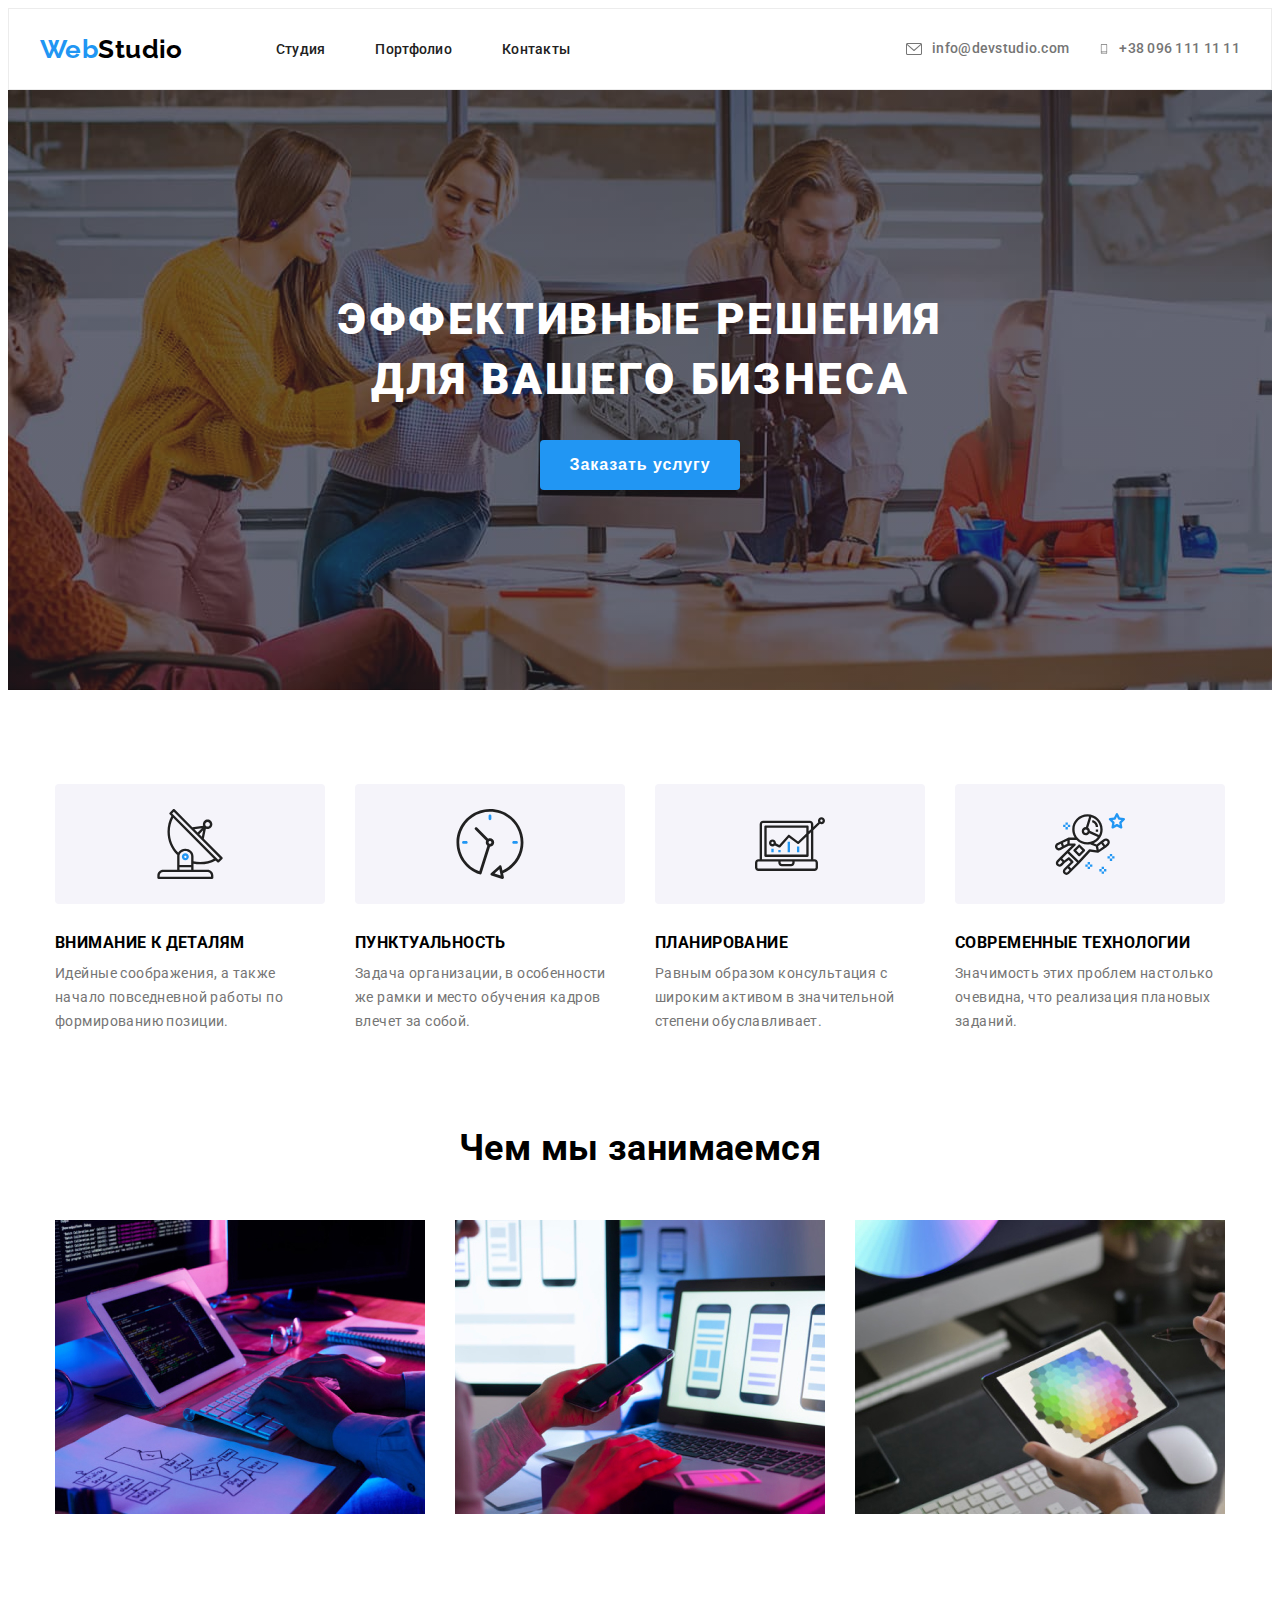
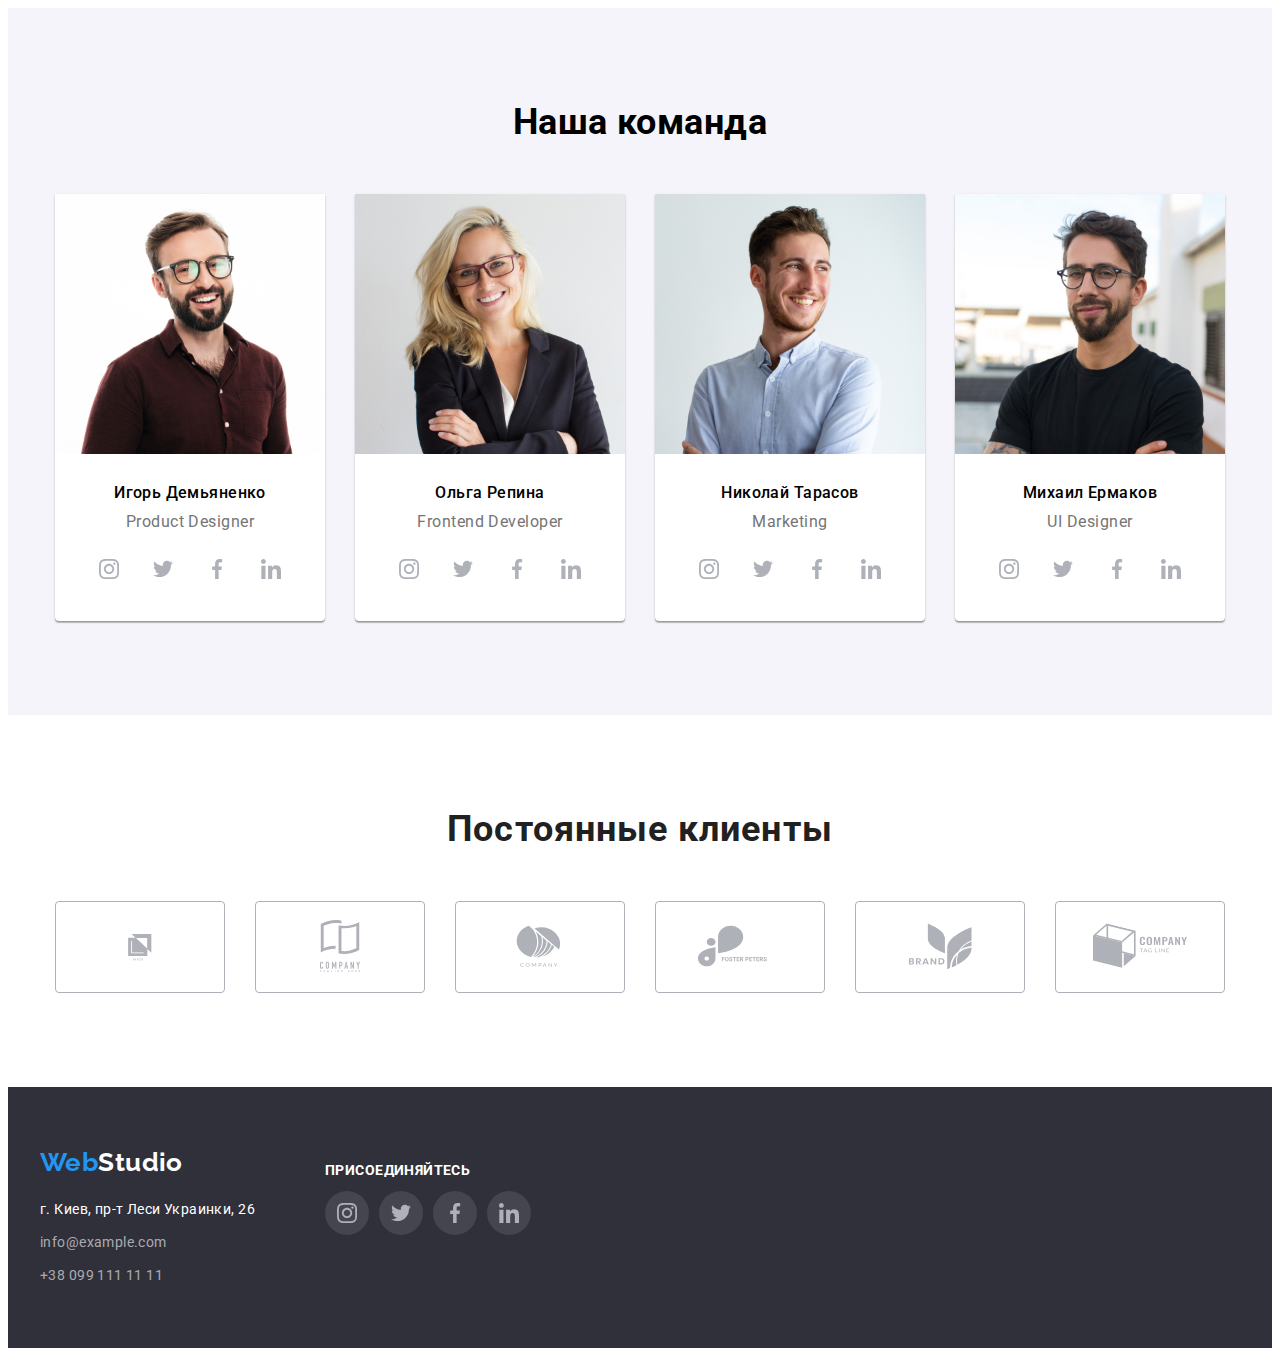
==== index.html @ f8a9a01e "Add files via upload" ====
<!DOCTYPE html>
<html lang="ru">
<head>
    <meta charset="UTF-8">
    <meta http-equiv="X-UA-Compatible" content="IE=edge">
    <meta name="viewport" content="width=device-width, initial-scale=1.0">
    <title>WebStudio</title>
    <link rel="preconnect" href="https://fonts.googleapis.com">
    <link rel="preconnect" href="https://fonts.gstatic.com" crossorigin>
    <link href="https://fonts.googleapis.com/css2?family=Raleway:wght@700&family=Roboto:wght@400;500;700;900&display=swap"
        rel="stylesheet">
    <link rel="stylesheet" href="https://cdnjs.cloudflare.com/ajax/libs/modern-normalize/1.1.0/modern-normalize.min.css"
        integrity="sha512-wpPYUAdjBVSE4KJnH1VR1HeZfpl1ub8YT/NKx4PuQ5NmX2tKuGu6U/JRp5y+Y8XG2tV+wKQpNHVUX03MfMFn9Q=="
        crossorigin="anonymous" referrerpolicy="no-referrer" />
    <link rel="stylesheet" href="./css/styles.css" >
</head>
<body>
   <header class="header">
       <div class="container container-header">
       <nav class="header-nav">
           <a class="link header-logo" href="" lang="en">Web<span class="header-logo-boot">Studio</span></a>
               <ul class="list header-list">
                    <li class="header-item">
                        <a class="link header-link" href="./index.html">Студия</a></li>
                    <li class="header-item">
                        <a class="link header-link" href="./portfolio.html">Портфолио</a></li>
                    <li class="header-item">
                        <a class="link header-link" href="">Контакты</a></li>
               </ul>
       </nav>
       <ul class="list header-list-too"> 
           <li class="header-item-too">
                <a class="header-mail link" href="mailto:info@devstudio.com">
                    <svg class="header-mail-icon" width="16" heigth="12">
                        <use href="imeges/icons.svg#icon-envelope"></use>
                    </svg>
                info@devstudio.com</a>
           </li>
           <li class="header-item-too">
                <a class="header-tel link" href="tel:+380961111111">
                    <svg class="header-tel-icon" width="10" heigth="16">
                        <use href="imeges/icons.svg#icon-smartphone"></use>
                    </svg>
                +38 096 111 11 11</a>
           </li>
        </ul>
        </div>
   </header>
   <main>
       <section class="link title-link">
            <div class="container container-title">
                <h1 class="title">Эффективные решения для вашего бизнеса</h1>
                <button type="button" class="title-btn">Заказать услугу</button>
            </div>
       </section>
       <section class="prior section link">
           <div class="container">
           <h2 class="visually-hidden">Наши приоритеты</h2>
           <ul class="list prior-list">
               <li class="prior-item">
                   <div class="prior-box-icon">
                       <svg class="prior-icon" width="70" hidden="70">
                           <use href="imeges/icons.svg#icon-antenna"></use>
                       </svg>
                   </div>
                   <h3 class="prior-title-list">Внимание к деталям</h3>
                   <p class="prior-after-title">Идейные соображения, а также начало повседневной работы по формированию позиции.</p>
               </li>
               <li class="prior-item">
                   <div class="prior-box-icon">
                       <svg class="prior-icon" width="70" hidden="70">
                           <use href="imeges/icons.svg#icon-clock"></use>
                       </svg>
                   </div>
                   <h3 class="prior-title-list">Пунктуальность</h3>
                   <p class="prior-after-title">Задача организации, в особенности же рамки и место обучения кадров влечет за собой.</p>
                </li>
                <li class="prior-item">
                    <div class="prior-box-icon">
                        <svg class="prior-icon" width="70" hidden="70">
                            <use href="imeges/icons.svg#icon-diagram"></use>
                        </svg>
                    </div>
                    <h3 class="prior-title-list">Планирование</h3>
                    <p class="prior-after-title">Равным образом консультация с широким активом в значительной степени обуславливает.</p>
                </li>
                <li class="prior-item">
                    <div class="prior-box-icon">
                        <svg class="prior-icon" width="70" hidden="70">
                            <use href="imeges/icons.svg#icon-astronaut"></use>
                        </svg>
                    </div>
                    <h3 class="prior-title-list">Современные технологии</h3>
                    <p class="prior-after-title">Значимость этих проблем настолько очевидна, что реализация плановых заданий.</p>
                </li>
           </ul>
           </div>
       </section>
           <section class="work section">
               <div class="container">
               <h2 class="work-title">Чем мы занимаемся</h2>
               <ul class="list work-list">
                    <li class="work-item"><img src="./imeges/about-img-1.jpg" alt="компьютер" width="370" height="294"></li>
                    <li class="work-item"><img src="./imeges/about-img-2.jpg" alt="ноутбук" width="370" height="294"></li>
                    <li class="work-item"><img src="./imeges/about-img-3.jpg" alt="планшет" width="370" height="294"></li>
               </ul>
               </div>        
           </section> 
        <section class="team section">
            <div class="container">
            <h2 class="team-title">Наша команда</h2>
            <ul class="list team-list">
                <li class="team-item">
                    <img src="./imeges/work-img-4.jpg" alt="игорь" width="270" height="260">
                    <div class="team-item-content">
                        <h3 class="team-title-list">Игорь Демьяненко</h3>
                        <p class="team-after-title" lang="en">Product Designer</p>
                        <ul class="list team-social-list">
                            <li class="team-social-item">
                                <a href="" class="team-social-link">
                                    <svg class="team-social-icon" width="20" height="20">
                                        <use href="imeges/icons.svg#icon-instagram"></use>
                                    </svg>
                                </a>
                            </li>
                            <li class="team-social-item">
                                <a href="" class="team-social-link">
                                    <svg class="team-social-icon" width="20" height="20">
                                        <use href="imeges/icons.svg#icon-twitter"></use>
                                    </svg>
                                </a>
                            </li>
                            <li class="team-social-item">
                                <a href="" class="team-social-link">
                                    <svg class="team-social-icon" width="20" height="20">
                                        <use href="imeges/icons.svg#icon-facebook"></use>
                                    </svg>
                                </a>
                            </li>
                            <li class="team-social-item">
                                <a href="" class="team-social-link">
                                    <svg class="team-social-icon" width="20" height="20">
                                        <use href="imeges/icons.svg#icon-linkedin"></use>
                                    </svg>
                                </a>
                            </li>
                        </ul>
                    </div>
                </li>
                <li class="team-item">
                    <img src="./imeges/work-img-5.jpg" alt="ольга" width="270" height="260">
                    <div class="team-item-content">
                        <h3 class="team-title-list">Ольга Репина</h3>
                        <p class="team-after-title" lang="en">Frontend Developer</p>
                        <ul class="list team-social-list">
                            <li class="team-social-item">
                                <a href="" class="link team-social-link">
                                    <svg class="team-social-icon" width="20" height="20">
                                        <use href="imeges/icons.svg#icon-instagram"></use>
                                    </svg>
                                </a>
                            </li>
                            <li class="team-social-item">
                                <a href="" class="team-social-link">
                                    <svg class="team-social-icon" width="20" height="20">
                                        <use href="imeges/icons.svg#icon-twitter"></use>
                                    </svg>
                                </a>
                            </li>
                            <li class="team-social-item">
                                <a href="" class="team-social-link">
                                    <svg class="team-social-icon" width="20" height="20">
                                        <use href="imeges/icons.svg#icon-facebook"></use>
                                    </svg>
                                </a>
                            </li>
                            <li class="team-social-item">
                                <a href="" class="team-social-link">
                                    <svg class="team-social-icon" width="20" height="20">
                                        <use href="imeges/icons.svg#icon-linkedin"></use>
                                    </svg>
                                </a>
                            </li>
                        </ul>
                    </div>
                </li>
                <li class="team-item">
                    <img src="./imeges/work-img-6.jpg" alt="николай" width="270" height="260">
                    <div class="team-item-content">
                        <h3 class="team-title-list">Николай Тарасов</h3>
                        <p class="team-after-title" lang="en">Marketing</p>
                        <ul class="list team-social-list">
                            <li class="team-social-item">
                                <a href="" class="team-social-link">
                                    <svg class="team-social-icon" width="20" height="20">
                                        <use href="imeges/icons.svg#icon-instagram"></use>
                                    </svg>
                                </a>
                            </li>
                            <li class="team-social-item">
                                <a href="" class="team-social-link">
                                    <svg class="team-social-icon" width="20" height="20">
                                        <use href="imeges/icons.svg#icon-twitter"></use>
                                    </svg>
                                </a>
                            </li>
                            <li class="team-social-item">
                                <a href="" class="team-social-link">
                                    <svg class="team-social-icon" width="20" height="20">
                                        <use href="imeges/icons.svg#icon-facebook"></use>
                                    </svg>
                                </a>
                            </li>
                            <li class="team-social-item">
                                <a href="" class="team-social-link">
                                    <svg class="team-social-icon" width="20" height="20">
                                        <use href="imeges/icons.svg#icon-linkedin"></use>
                                    </svg>
                                </a>
                            </li>
                        </ul>
                    </div>
                </li>
                <li class="team-item">
                    <img src="./imeges/work-img-7.jpg" alt="михаил" width="270" height="260">
                    <div class="team-item-content">
                        <h3 class="team-title-list">Михаил Ермаков</h3>
                        <p class="team-after-title" lang="en">UI Designer</p>
                        <ul class="list team-social-list">
                            <li class="team-social-item">
                                <a href="" class="team-social-link">
                                    <svg class="team-social-icon" width="20" height="20">
                                        <use href="imeges/icons.svg#icon-instagram"></use>
                                    </svg>
                                </a>
                            </li>
                            <li class="team-social-item">
                                <a href="" class="team-social-link">
                                    <svg class="team-social-icon" width="20" height="20">
                                        <use href="imeges/icons.svg#icon-twitter"></use>
                                    </svg>
                                </a>
                            </li>
                            <li class="team-social-item">
                                <a href="" class="team-social-link">
                                    <svg class="team-social-icon" width="20" height="20">
                                        <use href="imeges/icons.svg#icon-facebook"></use>
                                    </svg>
                                </a>
                            </li>
                            <li class="team-social-item">
                                <a href="" class="team-social-link">
                                    <svg class="team-social-icon" width="20" height="20">
                                        <use href="imeges/icons.svg#icon-linkedin"></use>
                                    </svg>
                                </a>
                            </li>
                        </ul>
                    </div>
                </li>
            </ul>
            </div>
        </section>
        <section class="section">
            <div class="container">
                <h2 class="regular-client">Постоянные клиенты</h2>
                <ul class="list regular-client-list">
                    <li class="link regular-client-link">
                        <a class="regular-client-item" href="">
                            <svg class="client" width="106" height="60">
                                <use href="/imeges/icons.svg#icon-logo-1"></use>
                            </svg>
                        </a>
                    </li>
                    <li class="link regular-client-link">
                        <a class="regular-client-item" href="">
                            <svg class="client" width="106" heigth="60">
                                <use href="/imeges/icons.svg#icon-logo-2"></use>
                            </svg>
                        </a>
                    </li>
                    <li class="link regular-client-link">
                        <a class="regular-client-item" href="">
                            <svg class="client" width="106" heigth="60">
                                <use href="/imeges/icons.svg#icon-logo-3"></use>
                            </svg>
                        </a>
                    </li>
                    <li class="link regular-client-link">
                        <a class="regular-client-item" href="">
                            <svg class="client" width="106" heigth="60">
                                <use href="/imeges/icons.svg#icon-logo-4"></use>
                            </svg>
                        </a>
                    </li>
                    <li class="link regular-client-link">
                        <a class="regular-client-item" href="">
                            <svg class="client" width="106" heigth="60">
                                <use href="/imeges/icons.svg#icon-logo-5"></use>
                            </svg>
                        </a>
                    </li>
                    <li class="link regular-client-link">
                        <a class="regular-client-item" href="">
                            <svg class="client" width="106" heigth="60">
                                <use href="/imeges/icons.svg#icon-logo-6"></use>
                            </svg>
                        </a>
                    </li>
                </ul>
            </div>
        </section>
       <footer class="footer section">
            <div class="container container-footer">
                <div class="left-block">
                    <a class="link footer-logo" href="" lang="en">Web<span class="footer-logo-boot">Studio</span></a>
                    <address>
                        <ul class="list footer-list">
                            <li class="footer-link">
                                <a class="link footer-item" href="https://goo.gl/maps/QumN5bVakySatVLb9" target="_blank" rel="noopener noreferrer">г. Киев, пр-т Леси Украинки, 26</a>
                            </li>
                            <li class="footer-link">
                                <a class="link footer-mail" href="mailto:info@example.com">info@example.com</a>
                            </li>
                            <li class="footer-link">
                                <a class="link footer-tel" href="tel:+380991111111">+38 099 111 11 11</a>
                            </li>
                        </ul>
                    </address>
                </div>
                <div class="net-block">
                    <h2 class="net-text">Присоединяйтесь</h2>
                    <ul class="list net-list">
                        <li class="net-social-item">
                            <a href="" class="net-social-link">
                                <svg class="net-social-icon" width="20" height="20">
                                    <use href="imeges/icons.svg#icon-instagram"></use>
                                </svg>
                            </a>
                        </li>
                        <li class="net-social-item">
                            <a href="" class="net-social-link">
                                <svg class="net-social-icon" width="20" height="20">
                                    <use href="imeges/icons.svg#icon-twitter"></use>
                                </svg>
                            </a>
                        </li>
                        <li class="net-social-item">
                            <a href="" class="net-social-link">
                                <svg class="net-social-icon" width="20" height="20">
                                    <use href="imeges/icons.svg#icon-facebook"></use>
                                </svg>
                            </a>
                        </li>
                        <li class="net-social-item">
                            <a href="" class="net-social-link">
                                <svg class="net-social-icon" width="20" height="20">
                                    <use href="imeges/icons.svg#icon-linkedin"></use>
                                </svg>
                            </a>
                        </li>
                </ul>
            </div>
            </div>
        </footer>
   </main>     
</body>
</html>
---- css/styles.css ----
body {
  font-family: "Roboto", sans-serif;
  color: var(--back-color);
  background-color: var(--base-back-color);
  font-size: 14px;
  letter-spacing: 0.03em;
}

.list {
  list-style: none;
}

.link {
  text-decoration: none;
}

:root {
  --base-color: #212121;
  --base-back-color: white;
  --hover-color: #2196f3;
  --btn-hover-color: #188ce8;
  --contact-color: #757575;
  --contact-footer-color: rgba(255, 255, 255, 0.6);
  --title-studio-color: #ffffff;
  --back-color: black;
  --title-back-color: #2f303a;
  --menu-team-color: #f5f4fa;
}

p,
h1,
h2,
h3,
h4 {
  margin: 0;
}

ul {
  margin: 0;
  padding-left: 0;
}

button {
  cursor: pointer;
}

img {
  display: block;
}

.visually-hidden {
  position: absolute;
  width: 1px;
  height: 1px;
  margin: -1px;
  border: 0;
  padding: 0;

  white-space: nowrap;
  clip-path: inset(100%);
  clip: rect(0 0 0 0);
  overflow: hidden;
}

.container {
  width: 1200px;
  margin: 0 auto;
  padding-left: 15px;
  padding-right: 15px;
}

.section {
  padding-top: 94px;
  padding-bottom: 94px;
}

/*--------- HEADER -------- */

.header {
  background-color: var(--base-back-color);
  border: 1px solid #ececec;
}

.container-header {
  height: 80px;
  display: flex;
  align-items: center;
}

.header-nav {
  display: flex;
}

.header-list {
  display: flex;
  align-items: center;
  color: var(--base-color);
}

.header-item:not(:last-child) {
  margin-right: 50px;
}

.header-link {
  font-weight: 500;
  line-height: 1.14;
  letter-spacing: 0.02em;
  color: var(--base-color);
}

.header-logo {
  font-family: Raleway;
  font-weight: bold;
  font-size: 26px;
  line-height: 1.19; /* identical to box height */
  color: var(--hover-color);
  margin-right: 93px;
}

.header-logo-boot {
  font-weight: bold;
  font-size: 26px;
  line-height: 1.19; /* identical to box height */
  color: var(--back-color);
}

.header-list-too {
  display: flex;
  align-items: center;
  margin-left: auto;
}

.header-mail {
  font-weight: 500;
  line-height: 1.14;
  letter-spacing: 0.02em;
  color: var(--contact-color);
  display: flex;
  align-items: center;
  margin-right: 30px;
}

.header-mail-icon {
  margin-right: 10px;
  fill: var(--contact-color);
}

.header-mail:hover,
.header-mail:focus {
  color: var(--hover-color);
}

.header-mail:hover .header-mail-icon,
.header-mail:focus .header-mail-icon {
  fill: var(--hover-color);
}

.header-tel {
  font-weight: 500;
  line-height: 1.14;
  letter-spacing: 0.02em;
  color: var(--contact-color);
  display: flex;
  align-items: center;
}

.header-tel-icon {
  margin-right: 10px;
  fill: var(--contact-color);
}

.header-tel:hover,
.header-tel:focus {
  color: var(--hover-color);
}

.header-tel:hover .header-tel-icon,
.header-tel:focus .header-tel-icon {
  fill: var(--hover-color);
}

.header-link:hover,
.header-link:focus {
  color: var(--hover-color);
}

/*---------TITLE-----------*/

.title-link {
  padding-top: 200px;
  padding-bottom: 200px;
  background-color: var(--title-back-color);
  background-image: linear-gradient(
      rgba(47, 48, 58, 0.4),
      rgba(47, 48, 58, 0.4)
    ),
    url(../imeges/bg-maine.jpg);
  background-repeat: no-repeat;
  background-position: center;
  background-size: cover;
}

.container-title {
  display: flex;
  flex-direction: column;
  align-items: center;
}

.title {
  font-weight: 900;
  font-size: 44px;
  line-height: 1.36; /* or 136% */
  text-align: center;
  letter-spacing: 0.06em;
  text-transform: uppercase;
  color: var(--title-studio-color);
  margin-bottom: 30px;
  width: 696px;
}

.title-btn {
  font-weight: bold;
  font-size: 16px;
  line-height: 1.87; /* identical to box height, or 187% */
  width: 200px;
  height: 50px;
  display: flex;
  align-items: center;
  text-align: center;
  justify-content: center;
  letter-spacing: 0.06em;
  background-color: var(--hover-color);
  color: var(--title-studio-color);
  box-shadow: 0px 4px 4px rgba(0, 0, 0, 0.15);
  border-radius: 4px;
  border: navy;
}

.title-btn:hover,
.title-btn:focus {
  background-color: var(--btn-hover-color);
}

/*---------MENU----------*/

.menu {
  display: flex;
  justify-content: center;
  padding-bottom: 0px;
  margin-bottom: 50px;
}

.menu-btn {
  font-weight: 500;
  font-size: 16px;
  line-height: 1.62; /* identical to box height, or 162% */
  text-align: center;
  background: var(--menu-team-color);
  border-radius: 4px;
  padding: 6px 22px;
  border: navy;
}

.menu-link:not(:last-child) {
  margin-right: 8px;
}

.menu-btn:hover,
.menu-btn:focus {
  background-color: var(--hover-color);
  color: var(--title-studio-color);
  box-shadow: 0px 3px 1px rgba(0, 0, 0, 0.1), 0px 1px 2px rgba(0, 0, 0, 0.08),
    0px 2px 2px rgba(0, 0, 0, 0.12);
  border-radius: 4px;
}

/*-------PRIOR--------*/

.prior-list {
  display: flex;
  justify-content: center;
}

.prior-box-icon {
  width: 270px;
  height: 120px;
  background: #f5f4fa;
  border-radius: 4px;
  margin-bottom: 30px;
  display: flex;
  justify-content: center;
  align-items: center;
}

.prior-title-list {
  font-style: normal;
  font-weight: bold;
  line-height: 1.14;
  text-transform: uppercase;
  margin-bottom: 10px;
}

.prior-item:not(:last-child) {
  margin-right: 30px;
}

.prior-after-title {
  line-height: 1.71; /* or 171% */
  width: 270px;
  color: var(--contact-color);
}

/*--------WORK--------*/

.work {
  padding-top: 0px;
}
.work-list {
  display: flex;
  justify-content: center;
}

.work-item:not(:last-child) {
  margin-right: 30px;
}

.work-item {
  max-width: 100%;
  height: auto;
}

.work-title {
  font-weight: bold;
  font-size: 36px;
  line-height: 1.16;
  text-align: center;
  margin-bottom: 50px;
}

/*---------TEAM---------*/

.team {
  font-weight: bold;
  font-size: 36px;
  line-height: 1.16;
  text-align: center;
  background: var(--menu-team-color);
}

.team-item {
  background: var(--title-studio-color); /* material shadow v1 */
  box-shadow: 0px 1px 3px rgba(0, 0, 0, 0.12), 0px 1px 1px rgba(0, 0, 0, 0.14),
    0px 2px 1px rgba(0, 0, 0, 0.2);
  border-radius: 0px 0px 4px 4px;
}
.team-item:not(:last-child) {
  margin-right: 30px;
}

.team-list {
  display: flex;
  justify-content: center;
}

.team-title {
  font-weight: bold;
  font-size: 36px;
  line-height: 1.16;
  text-align: center;
  margin-bottom: 50px;
}

.team-item-content {
  padding-top: 30px;
}

.team-title-list {
  font-weight: 500;
  font-size: 16px;
  line-height: 1.18; /* identical to box height */
  text-align: center;
  margin-bottom: 10px;
}

.team-after-title {
  font-weight: normal;
  font-size: 16px;
  line-height: 1.18; /* identical to box height */
  text-align: center;
  color: var(--contact-color);
  letter-spacing: 0.03em;
  margin-bottom: 16px;
}

.team-social-list {
  display: flex;
  justify-content: center;
}

.team-social-item + .team-social-item {
  margin-left: 10px;
}

.team-social-link {
  width: 44px;
  height: 44px;
  background: #ffffff;
  display: flex;
  justify-content: center;
  align-items: center;
  border-radius: 50%;
  margin-bottom: 30px;
}

.team-social-icon {
  fill: #afb1b8;
}

.team-social-link:hover,
.team-social-link:focus {
  background-color: #2196f3;
}

.team-social-link:hover .team-social-icon,
.team-social-link:focus .team-social-icon {
  fill: #ffffff;
}

/*------------BEDGE--------------*/

.bedge {
  display: flex;
  flex-wrap: wrap;
  justify-content: center;
  padding-top: 0px;
}

.bedge-list {
  width: 370px;
  height: 404px;
  background: #ffffff;
  box-sizing: border-box;
}

.bedge-list:hover,
.bedge-list:focus {
  box-shadow: 0px 1px 1px rgba(0, 0, 0, 0.12), 0px 4px 4px rgba(0, 0, 0, 0.06),
    1px 4px 6px rgba(0, 0, 0, 0.16);
}
.bedge-text {
  padding-top: 20px;
  padding-bottom: 20px;
  padding-left: 24px;
  padding-right: 24px;
  border: 1px solid #eeeeee;
}

.bedge-list:not(:nth-child(3n + 3)) {
  margin-right: 30px;
}

.bedge-list:not(:nth-child(n + 7)) {
  margin-bottom: 30px;
}

.bedge-title {
  font-weight: bold;
  font-size: 18px;
  line-height: 2; /* identical to box height, or 200% */
  letter-spacing: 0.06em;
  color: var(--base-color);
  margin-bottom: 4px;
}

.bedge-after-title {
  font-size: 16px;
  line-height: 1.87; /* identical to box height, or 187% */
  color: var(--contact-color);
}

/*------------CLIENT-------------*/

.regular-client {
  font-style: normal;
  font-weight: bold;
  font-size: 36px;
  line-height: 1.16;
  text-align: center;
  letter-spacing: 0.03em;
  color: var(--base-color);
  margin-bottom: 50px;
}

.regular-client-list {
  display: flex;
  justify-content: center;
}

.regular-client-item {
  width: 170px;
  height: 92px;
  border: 1px solid #afb1b8;
  box-sizing: border-box;
  border-radius: 4px;
  display: flex;
  justify-content: center;
  align-items: center;
}

.client {
  fill: #afb1b8;
}

.regular-client-link:not(:last-child) {
  margin-right: 30px;
}

.regular-client-item:hover,
.regular-client-item:focus {
  border: 1px solid #2196f3;
  box-sizing: border-box;
  border-radius: 4px;
}

.regular-client-item:hover .client,
.regular-client-item:focus .client {
  fill: #2196f3;
}

/*------------FOOTER-------------*/

.footer {
  background-color: var(--title-back-color);
  padding-top: 60px;
  padding-bottom: 60px;
}

.container-footer {
  display: flex;
  align-items: center;
}

.footer-list {
  margin-top: 20px;
}

.footer-link:not(:last-child) {
  margin-bottom: 9px;
}

.left-block {
  margin-right: 70px;
}

.footer-logo {
  font-family: Raleway;
  font-weight: bold;
  font-size: 26px;
  line-height: 1.19; /* identical to box height */
  color: var(--hover-color);
}

.footer-logo-boot {
  font-weight: bold;
  font-size: 26px;
  line-height: 1.19; /* identical to box height */
  color: var(--base-back-color);
}

.footer-item {
  font-style: normal;
  line-height: 1.71; /* or 171% */
  color: var(--title-studio-color);
}

.footer-mail {
  font-style: normal;
  line-height: 1.71; /* or 171% */
  color: var(--contact-footer-color);
}

.footer-tel {
  font-style: normal;
  line-height: 1.71; /* or 171% */
  color: var(--contact-footer-color);
}

.footer-item:hover,
.footer-item:focus {
  color: var(--hover-color);
}

.footer-mail:hover,
.footer-mail:focus {
  color: var(--hover-color);
}

.footer-tel:hover {
  color: var(--hover-color);
}

.net-block {
  display: flex;
  flex-direction: column;
}

.net-text {
  font-style: normal;
  font-weight: bold;
  font-size: 14px;
  line-height: 1.14px;
  letter-spacing: 0.03em;
  text-transform: uppercase;
  color: #ffffff;
  margin-bottom: 20px;
}

.net-list {
  display: flex;
  justify-content: left;
  align-items: center;
}

.net-social-list {
  display: flex;
  justify-content: center;
}

.net-social-item + .net-social-item {
  margin-left: 10px;
}

.net-social-link {
  width: 44px;
  height: 44px;
  background: rgba(255, 255, 255, 0.1);
  display: flex;
  justify-content: center;
  align-items: center;
  border-radius: 50%;
  margin-bottom: 30px;
}

.net-social-icon {
  fill: #afb1b8;
}

.net-social-link:hover,
.net-social-link:focus {
  background-color: #2196f3;
}

.net-social-link:hover .net-social-icon,
.net-social-link:focus .net-social-icon {
  fill: #ffffff;
}
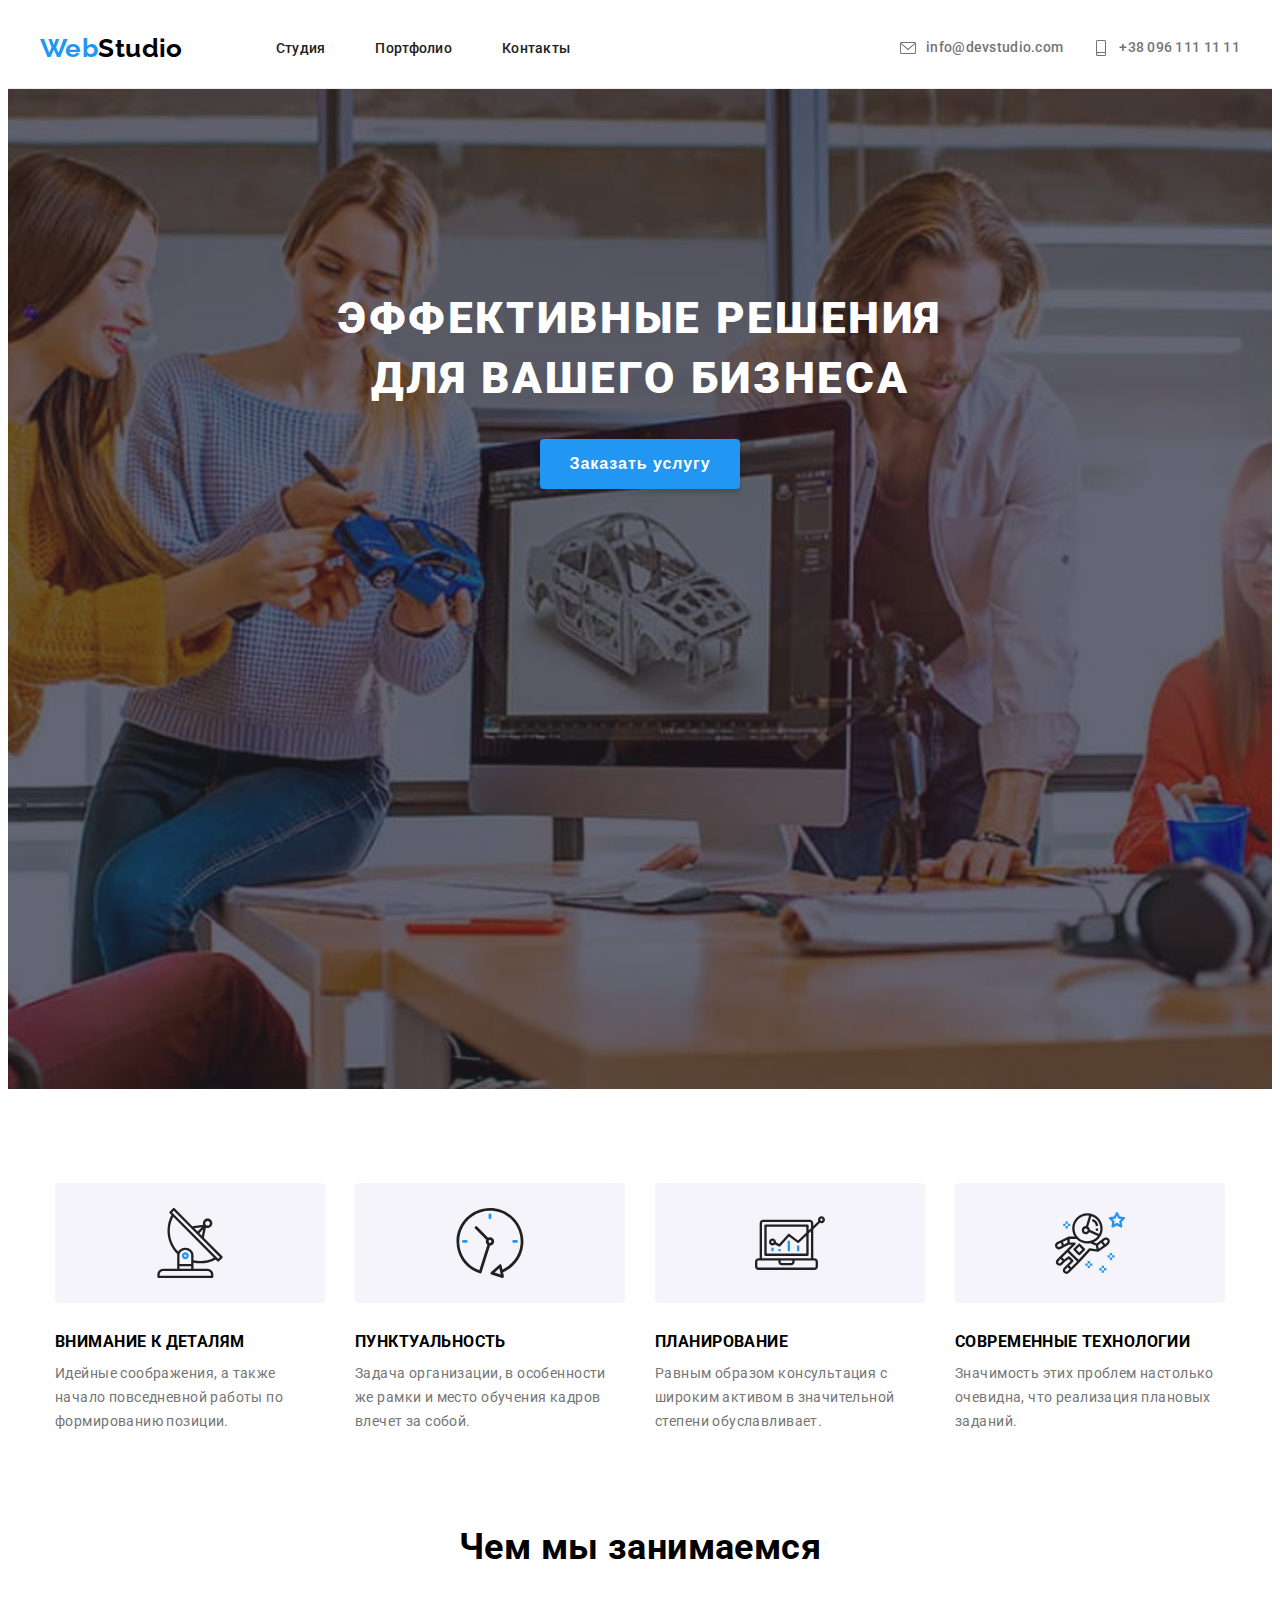
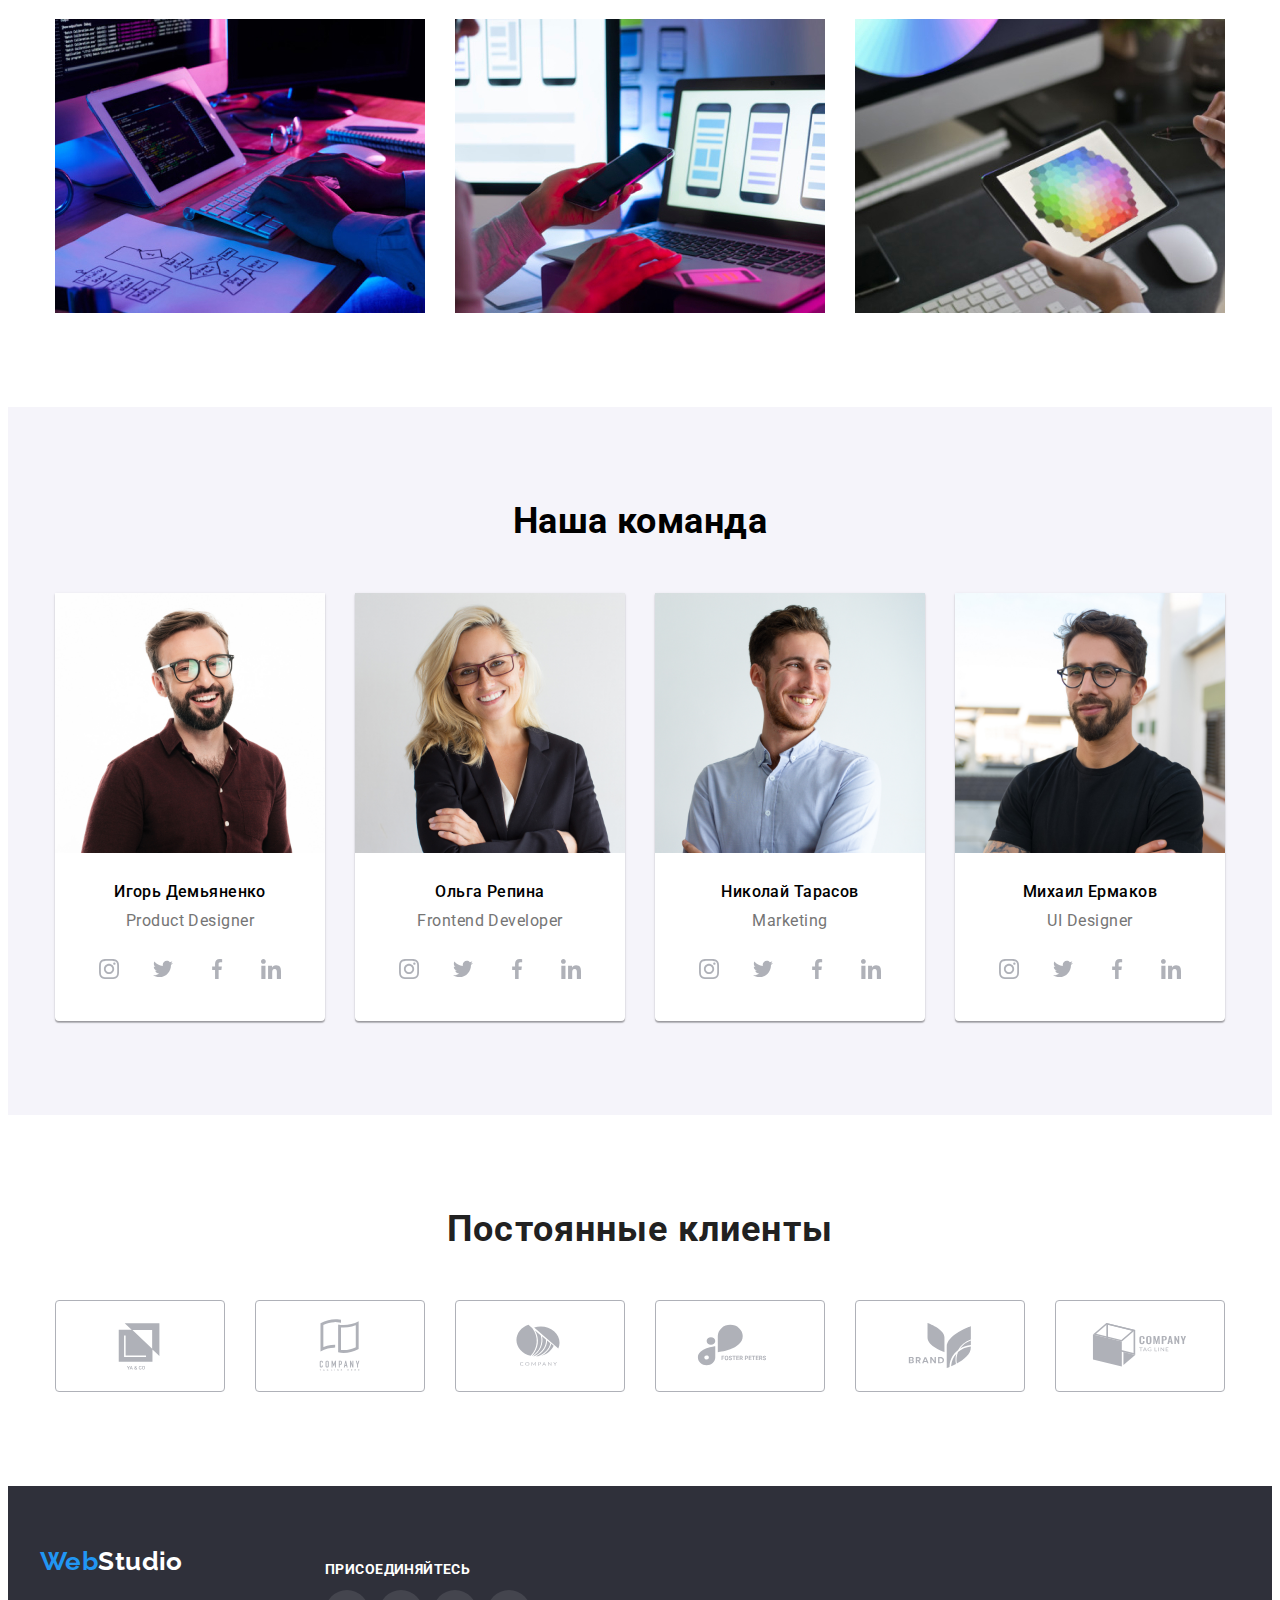
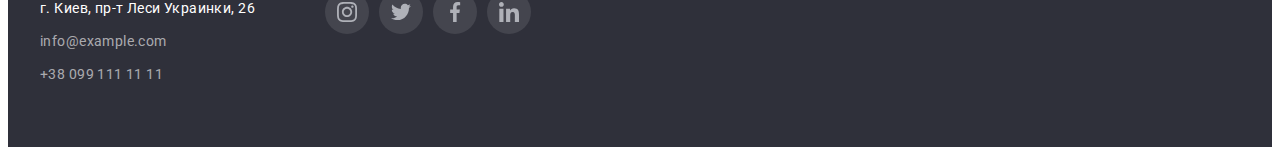
==== commit e2567f18: "Add files via upload" ====
--- a/index.html
+++ b/index.html
@@ -31,15 +31,15 @@
        <ul class="list header-list-too"> 
            <li class="header-item-too">
                 <a class="header-mail link" href="mailto:info@devstudio.com">
-                    <svg class="header-mail-icon" width="16" heigth="12">
-                        <use href="imeges/icons.svg#icon-envelope"></use>
+                    <svg class="header-mail-icon" width="16" height="16">
+                        <use href="./imeges/icons.svg#icon-envelope"></use>
                     </svg>
                 info@devstudio.com</a>
            </li>
            <li class="header-item-too">
                 <a class="header-tel link" href="tel:+380961111111">
-                    <svg class="header-tel-icon" width="10" heigth="16">
-                        <use href="imeges/icons.svg#icon-smartphone"></use>
+                    <svg class="header-tel-icon" width="16" height="16">
+                        <use href="./imeges/icons.svg#icon-smartphone"></use>
                     </svg>
                 +38 096 111 11 11</a>
            </li>
@@ -119,28 +119,28 @@
                             <li class="team-social-item">
                                 <a href="" class="team-social-link">
                                     <svg class="team-social-icon" width="20" height="20">
-                                        <use href="imeges/icons.svg#icon-instagram"></use>
-                                    </svg>
-                                </a>
-                            </li>
-                            <li class="team-social-item">
-                                <a href="" class="team-social-link">
-                                    <svg class="team-social-icon" width="20" height="20">
-                                        <use href="imeges/icons.svg#icon-twitter"></use>
-                                    </svg>
-                                </a>
-                            </li>
-                            <li class="team-social-item">
-                                <a href="" class="team-social-link">
-                                    <svg class="team-social-icon" width="20" height="20">
-                                        <use href="imeges/icons.svg#icon-facebook"></use>
-                                    </svg>
-                                </a>
-                            </li>
-                            <li class="team-social-item">
-                                <a href="" class="team-social-link">
-                                    <svg class="team-social-icon" width="20" height="20">
-                                        <use href="imeges/icons.svg#icon-linkedin"></use>
+                                        <use href="./imeges/icons.svg#icon-instagram"></use>
+                                    </svg>
+                                </a>
+                            </li>
+                            <li class="team-social-item">
+                                <a href="" class="team-social-link">
+                                    <svg class="team-social-icon" width="20" height="20">
+                                        <use href="./imeges/icons.svg#icon-twitter"></use>
+                                    </svg>
+                                </a>
+                            </li>
+                            <li class="team-social-item">
+                                <a href="" class="team-social-link">
+                                    <svg class="team-social-icon" width="20" height="20">
+                                        <use href="./imeges/icons.svg#icon-facebook"></use>
+                                    </svg>
+                                </a>
+                            </li>
+                            <li class="team-social-item">
+                                <a href="" class="team-social-link">
+                                    <svg class="team-social-icon" width="20" height="20">
+                                        <use href="./imeges/icons.svg#icon-linkedin"></use>
                                     </svg>
                                 </a>
                             </li>
@@ -156,28 +156,28 @@
                             <li class="team-social-item">
                                 <a href="" class="link team-social-link">
                                     <svg class="team-social-icon" width="20" height="20">
-                                        <use href="imeges/icons.svg#icon-instagram"></use>
-                                    </svg>
-                                </a>
-                            </li>
-                            <li class="team-social-item">
-                                <a href="" class="team-social-link">
-                                    <svg class="team-social-icon" width="20" height="20">
-                                        <use href="imeges/icons.svg#icon-twitter"></use>
-                                    </svg>
-                                </a>
-                            </li>
-                            <li class="team-social-item">
-                                <a href="" class="team-social-link">
-                                    <svg class="team-social-icon" width="20" height="20">
-                                        <use href="imeges/icons.svg#icon-facebook"></use>
-                                    </svg>
-                                </a>
-                            </li>
-                            <li class="team-social-item">
-                                <a href="" class="team-social-link">
-                                    <svg class="team-social-icon" width="20" height="20">
-                                        <use href="imeges/icons.svg#icon-linkedin"></use>
+                                        <use href="./imeges/icons.svg#icon-instagram"></use>
+                                    </svg>
+                                </a>
+                            </li>
+                            <li class="team-social-item">
+                                <a href="" class="team-social-link">
+                                    <svg class="team-social-icon" width="20" height="20">
+                                        <use href="./imeges/icons.svg#icon-twitter"></use>
+                                    </svg>
+                                </a>
+                            </li>
+                            <li class="team-social-item">
+                                <a href="" class="team-social-link">
+                                    <svg class="team-social-icon" width="20" height="20">
+                                        <use href="./imeges/icons.svg#icon-facebook"></use>
+                                    </svg>
+                                </a>
+                            </li>
+                            <li class="team-social-item">
+                                <a href="" class="team-social-link">
+                                    <svg class="team-social-icon" width="20" height="20">
+                                        <use href="./imeges/icons.svg#icon-linkedin"></use>
                                     </svg>
                                 </a>
                             </li>
@@ -193,28 +193,28 @@
                             <li class="team-social-item">
                                 <a href="" class="team-social-link">
                                     <svg class="team-social-icon" width="20" height="20">
-                                        <use href="imeges/icons.svg#icon-instagram"></use>
-                                    </svg>
-                                </a>
-                            </li>
-                            <li class="team-social-item">
-                                <a href="" class="team-social-link">
-                                    <svg class="team-social-icon" width="20" height="20">
-                                        <use href="imeges/icons.svg#icon-twitter"></use>
-                                    </svg>
-                                </a>
-                            </li>
-                            <li class="team-social-item">
-                                <a href="" class="team-social-link">
-                                    <svg class="team-social-icon" width="20" height="20">
-                                        <use href="imeges/icons.svg#icon-facebook"></use>
-                                    </svg>
-                                </a>
-                            </li>
-                            <li class="team-social-item">
-                                <a href="" class="team-social-link">
-                                    <svg class="team-social-icon" width="20" height="20">
-                                        <use href="imeges/icons.svg#icon-linkedin"></use>
+                                        <use href="./imeges/icons.svg#icon-instagram"></use>
+                                    </svg>
+                                </a>
+                            </li>
+                            <li class="team-social-item">
+                                <a href="" class="team-social-link">
+                                    <svg class="team-social-icon" width="20" height="20">
+                                        <use href="./imeges/icons.svg#icon-twitter"></use>
+                                    </svg>
+                                </a>
+                            </li>
+                            <li class="team-social-item">
+                                <a href="" class="team-social-link">
+                                    <svg class="team-social-icon" width="20" height="20">
+                                        <use href="./imeges/icons.svg#icon-facebook"></use>
+                                    </svg>
+                                </a>
+                            </li>
+                            <li class="team-social-item">
+                                <a href="" class="team-social-link">
+                                    <svg class="team-social-icon" width="20" height="20">
+                                        <use href="./imeges/icons.svg#icon-linkedin"></use>
                                     </svg>
                                 </a>
                             </li>
@@ -230,28 +230,28 @@
                             <li class="team-social-item">
                                 <a href="" class="team-social-link">
                                     <svg class="team-social-icon" width="20" height="20">
-                                        <use href="imeges/icons.svg#icon-instagram"></use>
-                                    </svg>
-                                </a>
-                            </li>
-                            <li class="team-social-item">
-                                <a href="" class="team-social-link">
-                                    <svg class="team-social-icon" width="20" height="20">
-                                        <use href="imeges/icons.svg#icon-twitter"></use>
-                                    </svg>
-                                </a>
-                            </li>
-                            <li class="team-social-item">
-                                <a href="" class="team-social-link">
-                                    <svg class="team-social-icon" width="20" height="20">
-                                        <use href="imeges/icons.svg#icon-facebook"></use>
-                                    </svg>
-                                </a>
-                            </li>
-                            <li class="team-social-item">
-                                <a href="" class="team-social-link">
-                                    <svg class="team-social-icon" width="20" height="20">
-                                        <use href="imeges/icons.svg#icon-linkedin"></use>
+                                        <use href="./imeges/icons.svg#icon-instagram"></use>
+                                    </svg>
+                                </a>
+                            </li>
+                            <li class="team-social-item">
+                                <a href="" class="team-social-link">
+                                    <svg class="team-social-icon" width="20" height="20">
+                                        <use href="./imeges/icons.svg#icon-twitter"></use>
+                                    </svg>
+                                </a>
+                            </li>
+                            <li class="team-social-item">
+                                <a href="" class="team-social-link">
+                                    <svg class="team-social-icon" width="20" height="20">
+                                        <use href="./imeges/icons.svg#icon-facebook"></use>
+                                    </svg>
+                                </a>
+                            </li>
+                            <li class="team-social-item">
+                                <a href="" class="team-social-link">
+                                    <svg class="team-social-icon" width="20" height="20">
+                                        <use href="./imeges/icons.svg#icon-linkedin"></use>
                                     </svg>
                                 </a>
                             </li>
@@ -268,42 +268,42 @@
                     <li class="link regular-client-link">
                         <a class="regular-client-item" href="">
                             <svg class="client" width="106" height="60">
-                                <use href="/imeges/icons.svg#icon-logo-1"></use>
-                            </svg>
-                        </a>
-                    </li>
-                    <li class="link regular-client-link">
-                        <a class="regular-client-item" href="">
-                            <svg class="client" width="106" heigth="60">
-                                <use href="/imeges/icons.svg#icon-logo-2"></use>
-                            </svg>
-                        </a>
-                    </li>
-                    <li class="link regular-client-link">
-                        <a class="regular-client-item" href="">
-                            <svg class="client" width="106" heigth="60">
-                                <use href="/imeges/icons.svg#icon-logo-3"></use>
-                            </svg>
-                        </a>
-                    </li>
-                    <li class="link regular-client-link">
-                        <a class="regular-client-item" href="">
-                            <svg class="client" width="106" heigth="60">
-                                <use href="/imeges/icons.svg#icon-logo-4"></use>
-                            </svg>
-                        </a>
-                    </li>
-                    <li class="link regular-client-link">
-                        <a class="regular-client-item" href="">
-                            <svg class="client" width="106" heigth="60">
-                                <use href="/imeges/icons.svg#icon-logo-5"></use>
-                            </svg>
-                        </a>
-                    </li>
-                    <li class="link regular-client-link">
-                        <a class="regular-client-item" href="">
-                            <svg class="client" width="106" heigth="60">
-                                <use href="/imeges/icons.svg#icon-logo-6"></use>
+                                <use href="./imeges/icons.svg#icon-logo-1"></use>
+                            </svg>
+                        </a>
+                    </li>
+                    <li class="link regular-client-link">
+                        <a class="regular-client-item" href="">
+                            <svg class="client" width="106" heigth="60">
+                                <use href="./imeges/icons.svg#icon-logo-2"></use>
+                            </svg>
+                        </a>
+                    </li>
+                    <li class="link regular-client-link">
+                        <a class="regular-client-item" href="">
+                            <svg class="client" width="106" heigth="60">
+                                <use href="./imeges/icons.svg#icon-logo-3"></use>
+                            </svg>
+                        </a>
+                    </li>
+                    <li class="link regular-client-link">
+                        <a class="regular-client-item" href="">
+                            <svg class="client" width="106" heigth="60">
+                                <use href="./imeges/icons.svg#icon-logo-4"></use>
+                            </svg>
+                        </a>
+                    </li>
+                    <li class="link regular-client-link">
+                        <a class="regular-client-item" href="">
+                            <svg class="client" width="106" heigth="60">
+                                <use href="./imeges/icons.svg#icon-logo-5"></use>
+                            </svg>
+                        </a>
+                    </li>
+                    <li class="link regular-client-link">
+                        <a class="regular-client-item" href="">
+                            <svg class="client" width="106" heigth="60">
+                                <use href="./imeges/icons.svg#icon-logo-6"></use>
                             </svg>
                         </a>
                     </li>
@@ -334,28 +334,28 @@
                         <li class="net-social-item">
                             <a href="" class="net-social-link">
                                 <svg class="net-social-icon" width="20" height="20">
-                                    <use href="imeges/icons.svg#icon-instagram"></use>
+                                    <use href="./imeges/icons.svg#icon-instagram"></use>
                                 </svg>
                             </a>
                         </li>
                         <li class="net-social-item">
                             <a href="" class="net-social-link">
                                 <svg class="net-social-icon" width="20" height="20">
-                                    <use href="imeges/icons.svg#icon-twitter"></use>
+                                    <use href="./imeges/icons.svg#icon-twitter"></use>
                                 </svg>
                             </a>
                         </li>
                         <li class="net-social-item">
                             <a href="" class="net-social-link">
                                 <svg class="net-social-icon" width="20" height="20">
-                                    <use href="imeges/icons.svg#icon-facebook"></use>
+                                    <use href="./imeges/icons.svg#icon-facebook"></use>
                                 </svg>
                             </a>
                         </li>
                         <li class="net-social-item">
                             <a href="" class="net-social-link">
                                 <svg class="net-social-icon" width="20" height="20">
-                                    <use href="imeges/icons.svg#icon-linkedin"></use>
+                                    <use href="./imeges/icons.svg#icon-linkedin"></use>
                                 </svg>
                             </a>
                         </li>
--- a/css/styles.css
+++ b/css/styles.css
@@ -78,7 +78,7 @@
 
 .header {
   background-color: var(--base-back-color);
-  border: 1px solid #ececec;
+  border-bottom: 1px solid #ececec;
 }
 
 .container-header {
@@ -198,6 +198,9 @@
   background-repeat: no-repeat;
   background-position: center;
   background-size: cover;
+  max-width: 1600px;
+  height: 600px;
+  margin: 0 auto;
 }
 
 .container-title {
@@ -436,23 +439,26 @@
 }
 
 .bedge-list {
+  display: flex;
   width: 370px;
-  height: 404px;
   background: #ffffff;
   box-sizing: border-box;
 }
 
-.bedge-list:hover,
-.bedge-list:focus {
+.bedge-link:hover,
+.bedge-link:focus {
   box-shadow: 0px 1px 1px rgba(0, 0, 0, 0.12), 0px 4px 4px rgba(0, 0, 0, 0.06),
     1px 4px 6px rgba(0, 0, 0, 0.16);
 }
+
 .bedge-text {
   padding-top: 20px;
   padding-bottom: 20px;
   padding-left: 24px;
   padding-right: 24px;
-  border: 1px solid #eeeeee;
+  border-left: 1px solid #eeeeee;
+  border-right: 1px solid #eeeeee;
+  border-bottom: 1px solid #eeeeee;
 }
 
 .bedge-list:not(:nth-child(3n + 3)) {
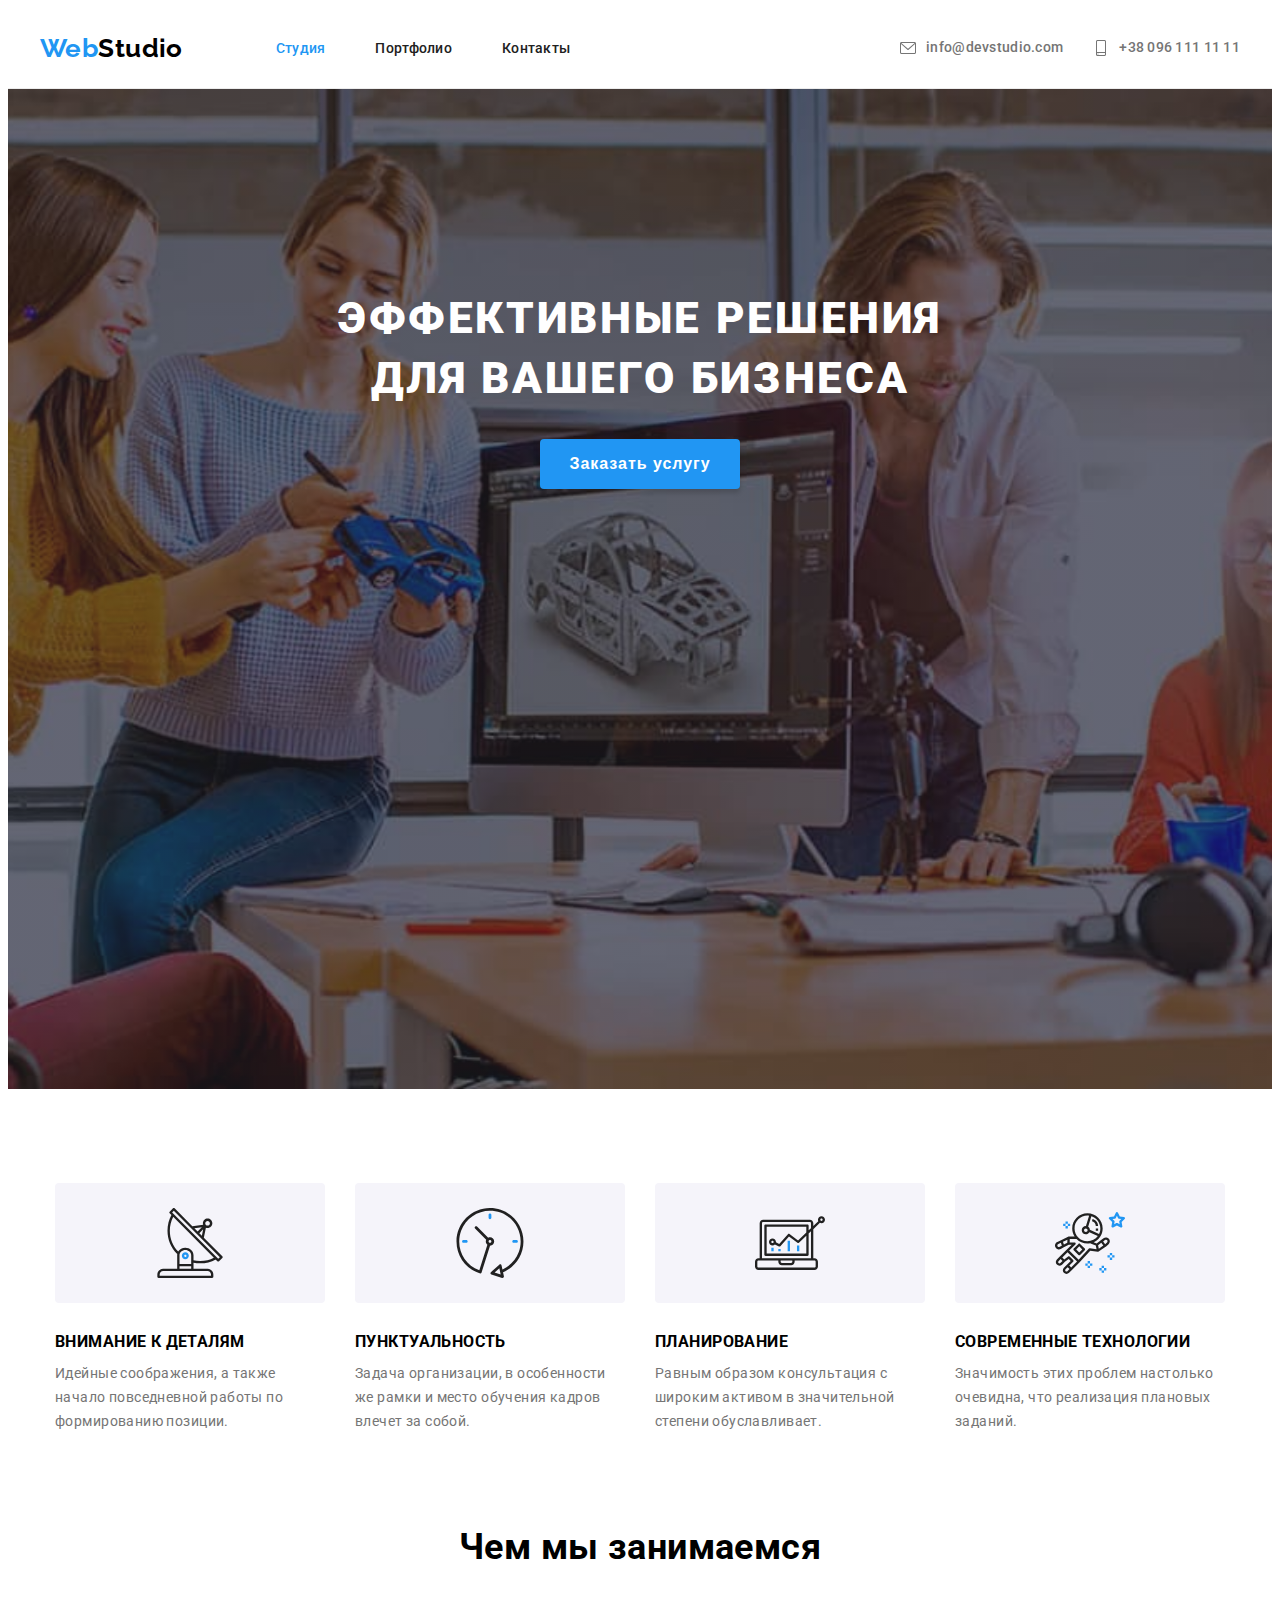
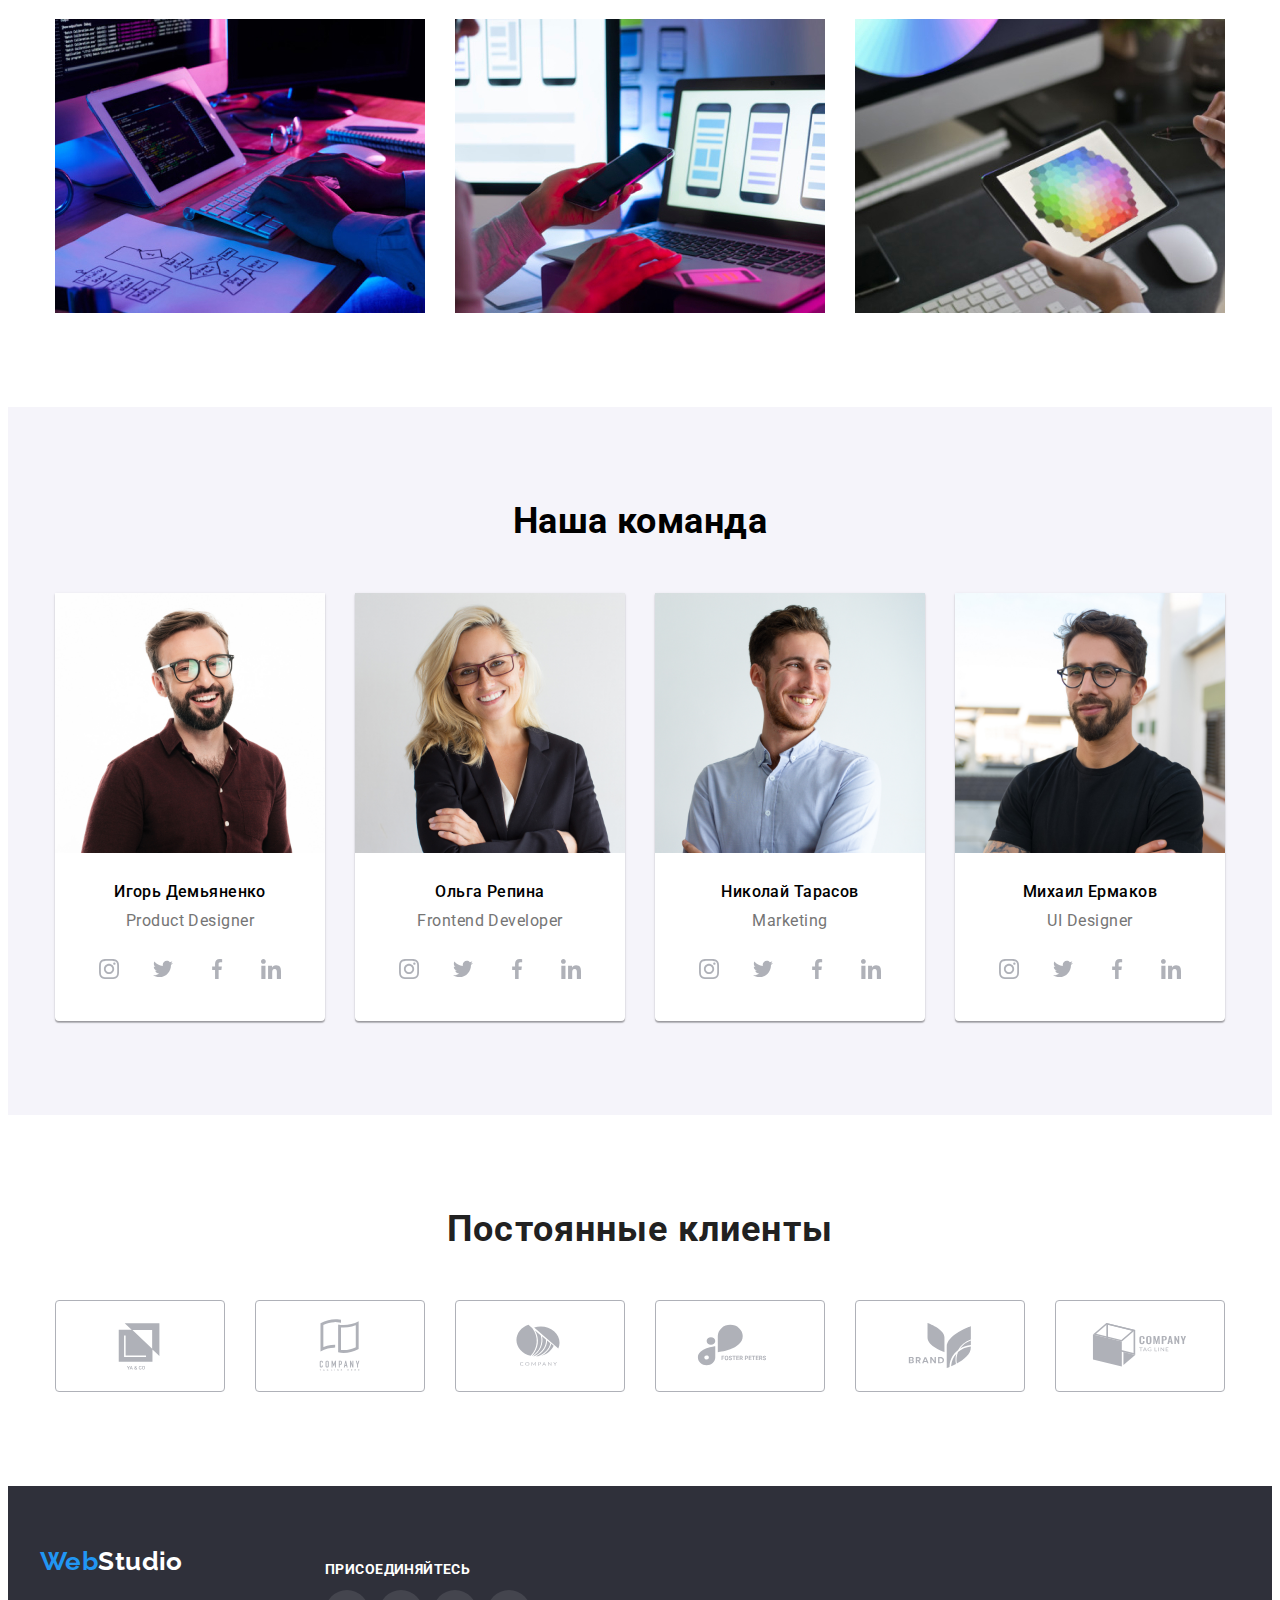
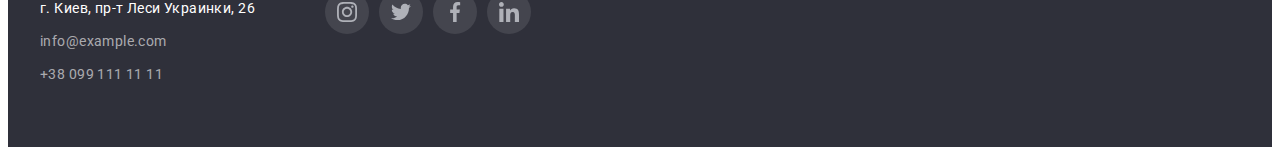
==== commit 29db0148: "Add files via upload" ====
--- a/index.html
+++ b/index.html
@@ -21,7 +21,7 @@
            <a class="link header-logo" href="" lang="en">Web<span class="header-logo-boot">Studio</span></a>
                <ul class="list header-list">
                     <li class="header-item">
-                        <a class="link header-link" href="./index.html">Студия</a></li>
+                        <a class="link header-link header-link-hover" href="./index.html">Студия</a></li>
                     <li class="header-item">
                         <a class="link header-link" href="./portfolio.html">Портфолио</a></li>
                     <li class="header-item">
--- a/css/styles.css
+++ b/css/styles.css
@@ -106,6 +106,10 @@
   line-height: 1.14;
   letter-spacing: 0.02em;
   color: var(--base-color);
+}
+
+.header-link-hover {
+  color: var(--hover-color);
 }
 
 .header-logo {
